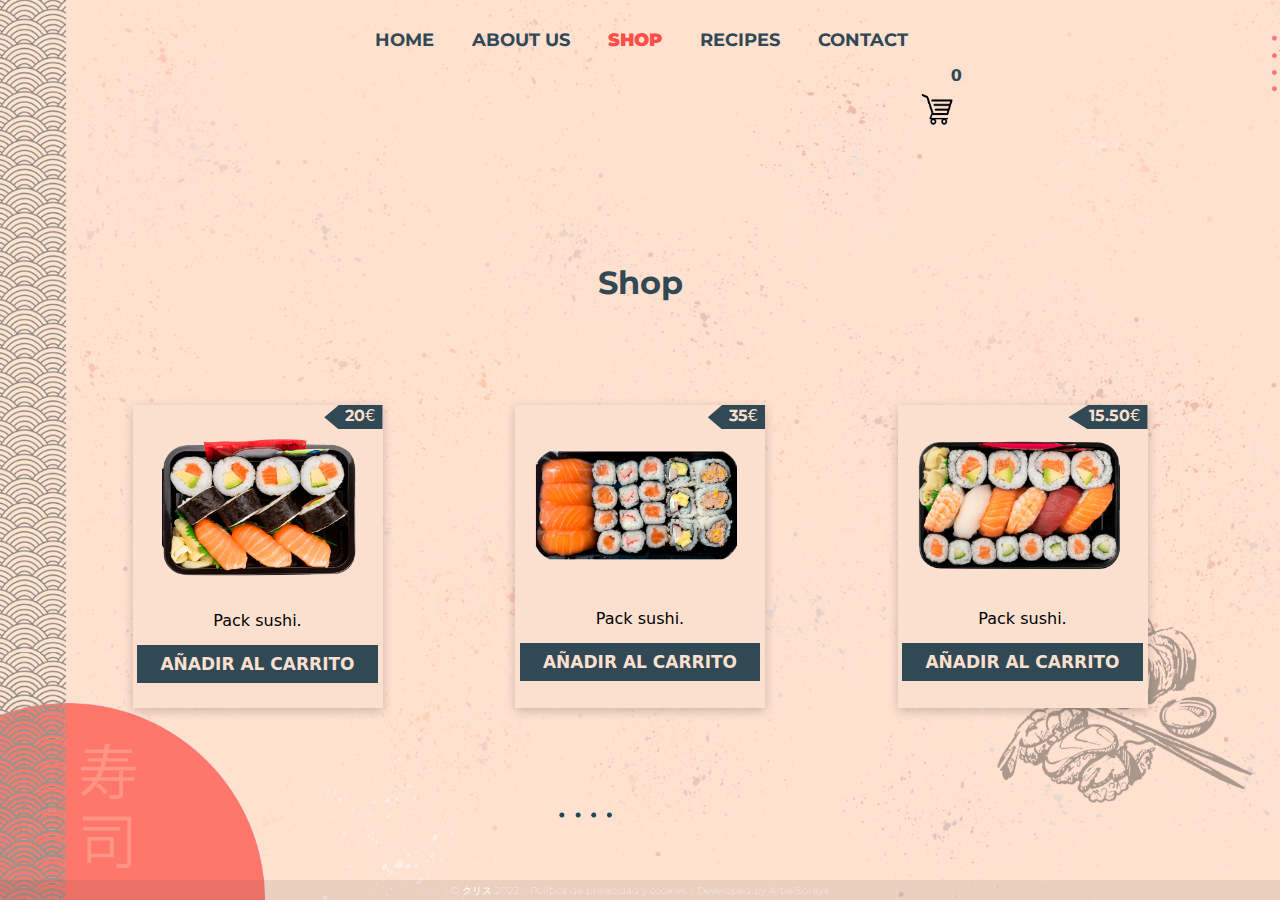
==== enlaces/Pedidos.html @ 7b1b4724 "Add files via upload" ====
<!DOCTYPE html>
<html>
<head>
	<meta charset="utf-8">
	<meta name="viewport" content="width=device-width, initial-scale=1">
	<link rel="icon" href="../estiloCss/imagenes/artso.ico">
	<link rel="stylesheet" type="text/css" href="../normalize.css">
	<link rel="stylesheet" type="text/css" href="../estiloCss/estilo.css">
	<link href="https://fonts.googleapis.com/css2?family=Anton&family=Montserrat:wght@300&display=swap" rel="stylesheet">
	<link href="https://fonts.googleapis.com/css2?family=Beau+Rivage&display=swap" rel="stylesheet">
	<link rel="stylesheet" href="https://unpkg.com/aos@next/dist/aos.css" />
	<title>クリス Shop</title>
</head>
<body class="backgroundNosotros">	
	<header>
    <nav id="site-nav" class="site-nav">
            <ul>
                <li><a href="../index.html"><i class="fa fa-home site-nav--icon"></i>HOME</a></li>
                <li><a href="Nosotros.html"></i>ABOUT US</a></li>
                <li><a href="#"><i class="fa fa-pencil-alt site-nav--icon"></i><strong>SHOP</strong></a></li>
                <li><a href="Recetas.html"><i class="fa fa-dollar-sign site-nav--icon"></i>RECIPES</a></li>
                <li><a href="Contacto.html"><i class="fa fa-envelope site-nav--icon"></i>CONTACT</a></li>
            </ul><div class="container">
            <img class="logo" src=""> 
        </div>
        </nav>

        <div id="menu-toggle" class="menu-toggle" onClick="cambiarClase()">
            <div class="hamburger"></div>
        </div>
	</header>
				<!----------------------------------------->
	<div class="header-section container">
        <div class="carroCompra">
            <img onmouseover="showCart(this)" class="cart" src="../estiloCss/imagenes/carro.png" alt="">
            <p class="count-product">0</p>
        </div>
        <div class="cart-products" id="products-id">
            <p class="close-btn" onclick="closeBtn()">X</p>
            <h3>Mi carrito</h3>
            <div class="card-items">
                 
            </div>
                <h2>Total: <strong class="price-total">0</strong> €</h2>
            </div>
        </div>
        <div class="pedidos">
            <h1>Shop</h1>
        </div>
	<section class="container">
        <div class="products">
            <div class="carts">
                <div>
                    <img src="../estiloCss/imagenes/aguacate3.png" alt="">
                    <p><span>20</span>€</p>
                </div>
                <p class="title">Pack sushi.</p>
                <a href="" data-id="1" class="btn-add-cart">Añadir al carrito</a>
            </div>
            <div class="carts">
                <div>
                    <img src="../estiloCss/imagenes/aguacate1.png" alt="">
                    <p><span>35</span>€</p>
                </div>
                <p class="title">Pack sushi.</p>
                <a href="" class="btn-add-cart" data-id="2">Añadir al carrito</a>
            </div>
            <div class="carts">
                <div>
                    <img src="../estiloCss/imagenes/aguacate2.png" alt="">
                    <p><span>15.50</span>€</p>
                </div>
                <p class="title">Pack sushi.</p>
                <a href="" data-id="3" class="btn-add-cart">Añadir al carrito</a>
            </div>
        </div>
    </section>
    <footer> <!-- Pie de página -->
			<h4>© クリス 2022 - Política de privacidad y cookies - Developed by ArtielSoraya</h4>
	</footer>
    <script>
        function showCart(x){
            document.getElementById("products-id").style.display = "block";
        }
        function closeBtn(){
             document.getElementById("products-id").style.display = "none";
        }
    </script>
    <script src="../js/custom.js" ></script>
    	<script src="../js/app.js"></script>
</body>
</html>
---- estiloCss/estilo.css ----
* {
	font-family: 'Montserrat', sans-serif;
	text-decoration: none !important;
	font-weight: bold;
}

html {
  min-height: 100vh;
  position: relative;
}

body {
	overflow-x: hidden;
	margin-bottom: 40px;
}

strong {
	color: #fc4f4a;
}

/*----------------------------------------- NAV Y ENLACES DEL INDEX DE INICIO ----------------------------*/
header{
	width: 100vw;
    color: #314855;
    margin-top: 30px;
    position: relative;
    z-index: 9999;
}

header::after{
    content: '';
    clear: both;
    display: block;
}

.logo, .logo2 {
    position: absolute;
    width: 265px;
    left: 0px;
    top: 0;
}

.site-nav{
	text-align: center;
	width: 100%;
    top:100%;
    position: absolute;   
    clip-path: circle(0px at top right);
    transition: clip-path ease-in-out 700ms;
}

.site-nav-open{
    clip-path: circle(150% at top right);
}

.site-nav ul{
    margin: 0;
    padding: 0;
    list-style: none;
}

.site-nav a{
	color: #314855;
	min-width: 10px;
	height: 15px;
	margin: 20px 15px 5px;
	text-decoration: none;
	font-family: 'Montserrat', sans-serif;
	text-align: center;
	font-size: 18px;
	font-weight: bold;
}

.site-nav a:hover {
	transition: color 0.3s ease;
	color: #999999;
}

.site-nav--icon{
    display: inline-block;
    font-size: 1.5em;
    margin-right: 1em;
    width: 1.1em;
    text-align: right;
    color: rgba(255, 255, 255, .4);
}

.menu-toggle{
    padding: 1em;
    position: absolute;
    top: .5em;
    right: .5em;
}
.menu-open .hamburger{
    transform: rotate(45deg);
}
.menu-open .hamburger::before{
    opacity: 0;
}
.menu-open .hamburger::after{
    transform: translateY(-3px) rotate(-90deg);
}
.hamburger,
.hamburger::before,
.hamburger::after{
    content: '';
    display: block;
    background: black;
    height: 3px;
    width: 1.75em;
    border-radius: 3px;
    transition: all ease-in-out 0.1s;
}
.hamburger::before{
    transform: translateY(-6px);
}
.hamburger::after{
    transform: translateY(3px);
}

@media (max-width: 700px) {
	.logo {
		position: relative;
		width: 360px;
		top: 80px;
	}
	.logo2 {
		position: relative;
		width: 325px;
	}
	.site-nav {

		right: 0;
		height: 250px;
		width: 100%;
		background: #314855;
		margin-top: 10px;
		  transition: all ease-in-out 0.3s;
	}
	.site-nav ul {
		width: 100%;
		position: absolute;
	}
	.site-nav li {
		width: 100%;
		text-align: center;
		margin-top: 20px;
	}
	.site-nav a {
		width: 100%;
		font-size: 14px;
		color: #dfdfdf;
		font-weight: bold;
	}
	.menu-toggle {
	top: -1.5em;
	}
}



@media (min-width:700px){
  .menu-toggle{
      display: none;
  } 
  .site-nav{
      height: auto;
      position: absolute;
      background: transparent;
      float: right;
      margin-right: 10px;
      clip-path: initial;
  } 
  .site-nav li{
      display: inline-block;
      border: none;
  }

  .site-nav a{
      padding: 0;
      margin-left: 1em;
  }
  .site-nav--icon{
      display: none;
  }
  .site-nav a:hover,
  .site-nav a:focus{
      background: transparent;
  }

}


/*---------------------- INDEX DE INCIO.------------------------*/

.index {
	display: flex;
	flex-direction: column;
 	justify-content: center;
  	align-items: center;
	margin: auto;
	width: 100%;
	height: 100vh;
	text-align: left;
}

.index h1 {
	font-size: 9em;
	padding: 100px;
	color: #314855;
	font-family: 'Noto Serif JP', serif;
	margin-top: 20px;
	font-weight: bold;
	text-shadow: 0 3px 10px rgb(0 0 0 / 20%);
}

.index p {
	margin-top: 50px;
	margin-bottom: 20px;
	width: 500px;
	color: #314855;
	font-weight: bold;
}

.botonPedir {
    font-family: system-ui;
    text-decoration: none;
    background: #314855;
    padding: 9px 23px;
    color: #fbe0d0;
    font-size: 17px;
    text-transform: uppercase;
    font-weight: 700;
}


.botonPedir:hover{
    background: #fbe0d0;
    color: #314855;
    border: solid 2px #314855;
    transition-duration: .3s;
}

.backgroundInicio {
	background-image: url(imagenes/portadadefinitiva.png);
	background-size: cover;
	 background-position:center center; 
	background-attachment: fixed;
}


@media screen and (max-width: 600px) {
	.index {
	width: 250px;
	height: 540px;
}
.botonPedir {
	font-size: 12px;
}
.index h1 {
	width: 90%;
	border: none;
	font-size: 2em;
	padding: 12px;
	margin-top: 20px;
}
.index p {
	font-size: 13px;
	width: 250px;
}
.backgroundInicio {
	background-image: url(imagenes/PortadaJapanResponsive.png);
}
}
@media screen and (max-width: 900px){

}


/* ------- INDEX NOSOTROS ----------------------------------------------*/

.nosotros {
	display: flex;
	flex-direction: column;
 	justify-content: center;
  	align-items: center;
	margin: auto;
	width: 100%;
	height: 100vh;
	text-align: left;
	color: #314855;
}

.datoWeContainer {
	margin-top: 50px;
	flex-wrap: wrap;
	display: flex;
}

.datoWe {
	margin: 10px;
	width: 300px;
	height: 300px;
	background-color: #fbe0d0;
	padding: 19px;
    box-shadow: 0 3px 10px rgb(0 0 0 / 20%);
}

.datoWe h2 {
	color: #314855;
}

.datoWe h3 {
	margin-top: 30px;
}

.datoWe p {
	margin-top: 25px;
	margin-bottom: 20px;
	width: 270px;
	color: #314855;
	font-weight: bold;
}

.imagenEco {
	width: 40px;
	margin-left: auto;
    margin-right: auto;
    display: block;
}

.datoWe:hover {

	transition: 0.2s;
	
}
.backgroundNosotros {
	background-image: url(imagenes/segundaPortada1.png);
		background-size: cover;
	 background-position:center center; 
	background-attachment: fixed;
}

@media screen and (max-width: 900px) {
	.nosotros {
		width: 260px;
		height: 1000px;
	}
	.nosotros p {
		font-size: 12px;
	}
	.datoWeContainer {
		align-items: center;
		margin-top: 30px;
	}
	.datoWe {
		height: 240px;
	}
}

/*-------------------------- INDEX PEDIDOS --------------------*/

.pedidos h1 {
	color: #314855;
	font-size: 2em;
	font-weight: bold;
	text-align: center;
	width: 100%;
	margin-top: 235px;
	position: absolute;
}

.container{
    text-align: center;
    margin: auto;
}
.header-section{
}
.header-section div{
    position: relative;
}
.header-section p{
    position: absolute;
    top: -24px;
    right: -8px;
    background-color: #fbe0d0;
    padding: 1px 6px;
    border-radius: 50%;
    color:#314855;
    font-weight: 700;
    font-family: system-ui;
    line-height: 18px;
}

.carroCompra {
	top: 90px;
	width: 50px;
	height: 30px;
	position: absolute !important;
	right: 320px !important;
}

.cart{
    width: 39px;
    height: 38px;
}
.cart-products{
    position: absolute!important;
    top: 140px;
    right: 10px;
    background-color: #fbe0d0;
    padding: 0 18px;
    box-shadow: 0 3px 10px rgb(0 0 0 / 20%);
    display: none;
    min-width: 290px;
    z-index: 3;
}

.cart:hover{
    margin-bottom: 16px;
    transition-duration: .5s;
}
/*end header*/
.products{
    padding-top: 375px;
    display: flex;
    flex-wrap: wrap;
    justify-content: space-evenly;
}

.carts{
    max-width: 250px;
    box-shadow: 0 3px 10px rgb(0 0 0 / 20%);
    padding-bottom: 34px;
    margin-bottom: 40px;
    background-color: #fbe0d0;
}
.carts img{
    width: 100%;
}
.carts p{
    font-family: system-ui;
    font-weight: 500;
    padding: 0 20px;
    margin-bottom: 24px;
}
.carts div p{
    position: absolute;
    top: 0;
    right: 0px;
    background-color: #314855;
    color: #fbe0d0;
    padding: 2px 7px 4px 21px;
    clip-path: polygon(25% 0%, 100% 0%, 100% 100%, 25% 100%, 0% 50%);
}
.carts div{
    position: relative;
}
.carts a{
 font-family: system-ui;
    text-decoration: none;
    background: #314855;
    padding: 9px 23px;
    color: #fbe0d0;
    font-size: 17px;
    text-transform: uppercase;
    font-weight: 700;
}

.carts a:hover{
    background: #fbe0d0;
    color: #314855;
    border: solid 2px #314855;
    transition-duration: .3s;
}

/*float cart*/
.cart-products .item img{
    width: 115px;
}

.cart-products .item{
    display: flex;
    align-items: center;
    border-bottom: solid 2px #314855;
}
.cart-products .item .item-content{
    margin: 0 19px;
    width: 201px;
}
.cart-products .item .item-content h5{
    margin: 0;
    font-size: 15px;
    font-weight: 400;
    font-family: system-ui;
}
.cart-products .item .item-content h6{
    margin: 0;
    font-size: 13px;
    font-weight: 400;
    font-family: system-ui;
}
.cart-products .item span{
    background-color: #fbe0d0;
    padding: 0px 5px;
    border-radius: 50%;
    color: #ff9585;
    font-family: system-ui;
    cursor: pointer;
}
.cart-products h3{
    margin-bottom: 0;
}
.cart-products .item .item-content h5.cart-price{
    font-weight: 700;
}

/*stye to btn close*/
p.close-btn{
    top: -4px;
    right: 6px;
    cursor: pointer;
    color: #000;}

.backgroundPedidos {
	background-image: url(imagenes/segundaPortada1.png);	
	background-size: cover;
	background-attachment: fixed;
	position: absolute;
	top: 0;
	left: 0;
	width: 100%;
	height: 100%;
	position: static;
}

@media screen and (max-width: 500px) {
	.pedidos h1 {
		margin-top: 30px;
	}
	.products {
		padding-top: 140px;
	}
	.carts{
		height: 200px;
		margin: 5px;
	}
	.carts a {
		font-size: 14px;
	}
}

/* ---------------------------- RECETAS --------*/

.recetarium {
	padding: 20px 20px 20px 20px;
	display: flex;
	flex-direction: column;
 	justify-content: center;
  	align-items: center;
	margin: auto;
	width: 100%;
	height: 100vh;
	text-align: left;
	color: #314855;
}

.recipesContainer {
	margin-top: 50px;
	flex-wrap: wrap;
	width: 100vh;
	display: inline-flex;
	justify-content: center;
}

.recipes {
	cursor: pointer;
	margin: 10px;
	width: 300px;
	height: 300px;
	background-color: #fbe0d0;
    box-shadow: 0 3px 10px rgb(0 0 0 / 20%);
}

.recipes img {
	object-fit: contain;
	width: 296px;
	position: absolute;
}

.recipes img:hover {
	transition: 0.3s;
	opacity: 0;
}

.recipes p {
	padding-top: 50px;
	margin: auto;
	text-align: center;
	width: 270px;
	color: #314855;
	font-weight: bold;
}

.backgroundRecetas {
background-image: url(imagenes/segundaPortada1.png);	
	background-size: cover;
	background-attachment: fixed;
	position: absolute;
	top: 0;
	left: 0;
	width: 100%;
	height: 100%;
	position: static;
}


@media screen and (max-width: 900px) {
	.carts img {
		width: 150px;
	}
	.recipesContainer{
		width: 45vw;
	}
	.recetarium{
		width: 100%;
		height: 100%;
	}
	.recipes {
		width: 320px;
		height: 140px;
	}
	.recipes img {
		width: 136px;
	}
	.recipes p{
		padding-top: 14px;
		font-size: 12px;
		padding-left: 140px;
	}
}
/*------------------CONTACTO -------------------*/

.backgroundContacto {
	background-image: url(imagenes/portadadefinitivacontacto.png);	
	background-size: cover;
	background-attachment: fixed;
	position: absolute;
	top: 0;
	left: 0;
	width: 100%;
	height: 100%;
	position: static;
}

.hello {
	margin-top: 100px;
	z-index: 9;
	position: absolute;
	width: 100%;
	color: #314855;
	justify-content: center;
	text-align: center;
}

.form {
	padding-left: 20%;
	padding-right: 20%;
	width: 100%;
	margin-top: 100px;
	margin-bottom: 50px;
}

.contact {
	text-align: center;
	width: 900px;
	height: 500px;
  	padding: 1.8rem;
  	overflow: hidden;
 	color: #314855;
  	margin: auto;
 	background-color: #fbe0d0;
 	box-shadow: 0 3px 10px rgb(0 0 0 / 20%);
}

.contact label, .contact input, .contact textarea {
  display: block;
  width: 700px;  
  margin: auto;
}

.contact label {
  font-weight: 700;
}

.contact input:not([type='submit']), .contact textarea {
  border: none;
  background-color: #fbe0d0;
  border-bottom: 2px solid #fbe0d0;
  margin-bottom: 20px;
  margin-top: 10px;
  font-size: 20px;
  outline: none;
  color: gray;
 box-shadow: 0 3px 10px rgb(0 0 0 / 20%);
}

.contact textarea {
  min-height: 100px;
}

input[type='submit'] {
  padding: 10px;
  background: #314855;
  border: none;
  color: #fbe0d0;
  font-size: 20px;
  /* pointer-events: none; */
  cursor: pointer;

}

/*---------------------------*/

.redes {
	display: inline-flex;
	width: 400px;
	height: 100px;
	justify-content: space-between;
}

.redes a {
	transition: 0.2s;
		margin: auto;
}

.redes a:hover {

	transform: rotate(45deg);
}

.redes img {
	width: 50px;
	height: 50px;
}

@media screen and (max-width:  1250px){
	.form {
		padding:0;
	}
	.contact label, .contact input, .contact textarea {
		width: 500px;
	}
	.contact {
		width: 660px;
	}
}

@media screen and (max-width: 500px) {
	.form{
		padding-left: 5%;
		padding-right: 5%;
		margin-top: 40px;
		margin-bottom: 25px;
	}
	.hello {
		margin-top: 2px;
	}
	.contact {
		width: 300px;
		height: 450px;
	}
	.contact label, .contact input, .contact textarea {
    display: block;
    width: 188px;
    margin: auto;
    font-size: 12px;
	}
	.redes {
		width: 300px;
		height: 100px;
		padding-bottom: 70px;
	}
	p {
		text-align: center;
		font-size: 12px !important;
	}
	h1, h3 {
		text-align: center;
	}
}


/* ------ PIE DE PÁGINA -----*/

footer {
	color: white;
  position:fixed;
  left:0px;
  bottom:0px;
  height:20px;
  width:100%;
  display: inline-flex;
	justify-content: center;
	background-color: rgb(60, 60, 60, 0.1);
}

footer h4 {
	font-weight: 100 !important;
	font-size: 10px;
	margin:  5px;
}

@media screen and (max-width: 600px) {
	footer h4 {
	text-align: center;
	font-weight: 100 !important;
	font-size: 7px;
	margin:  10px;
	}
	footer {
		height: 24px;
	}
}
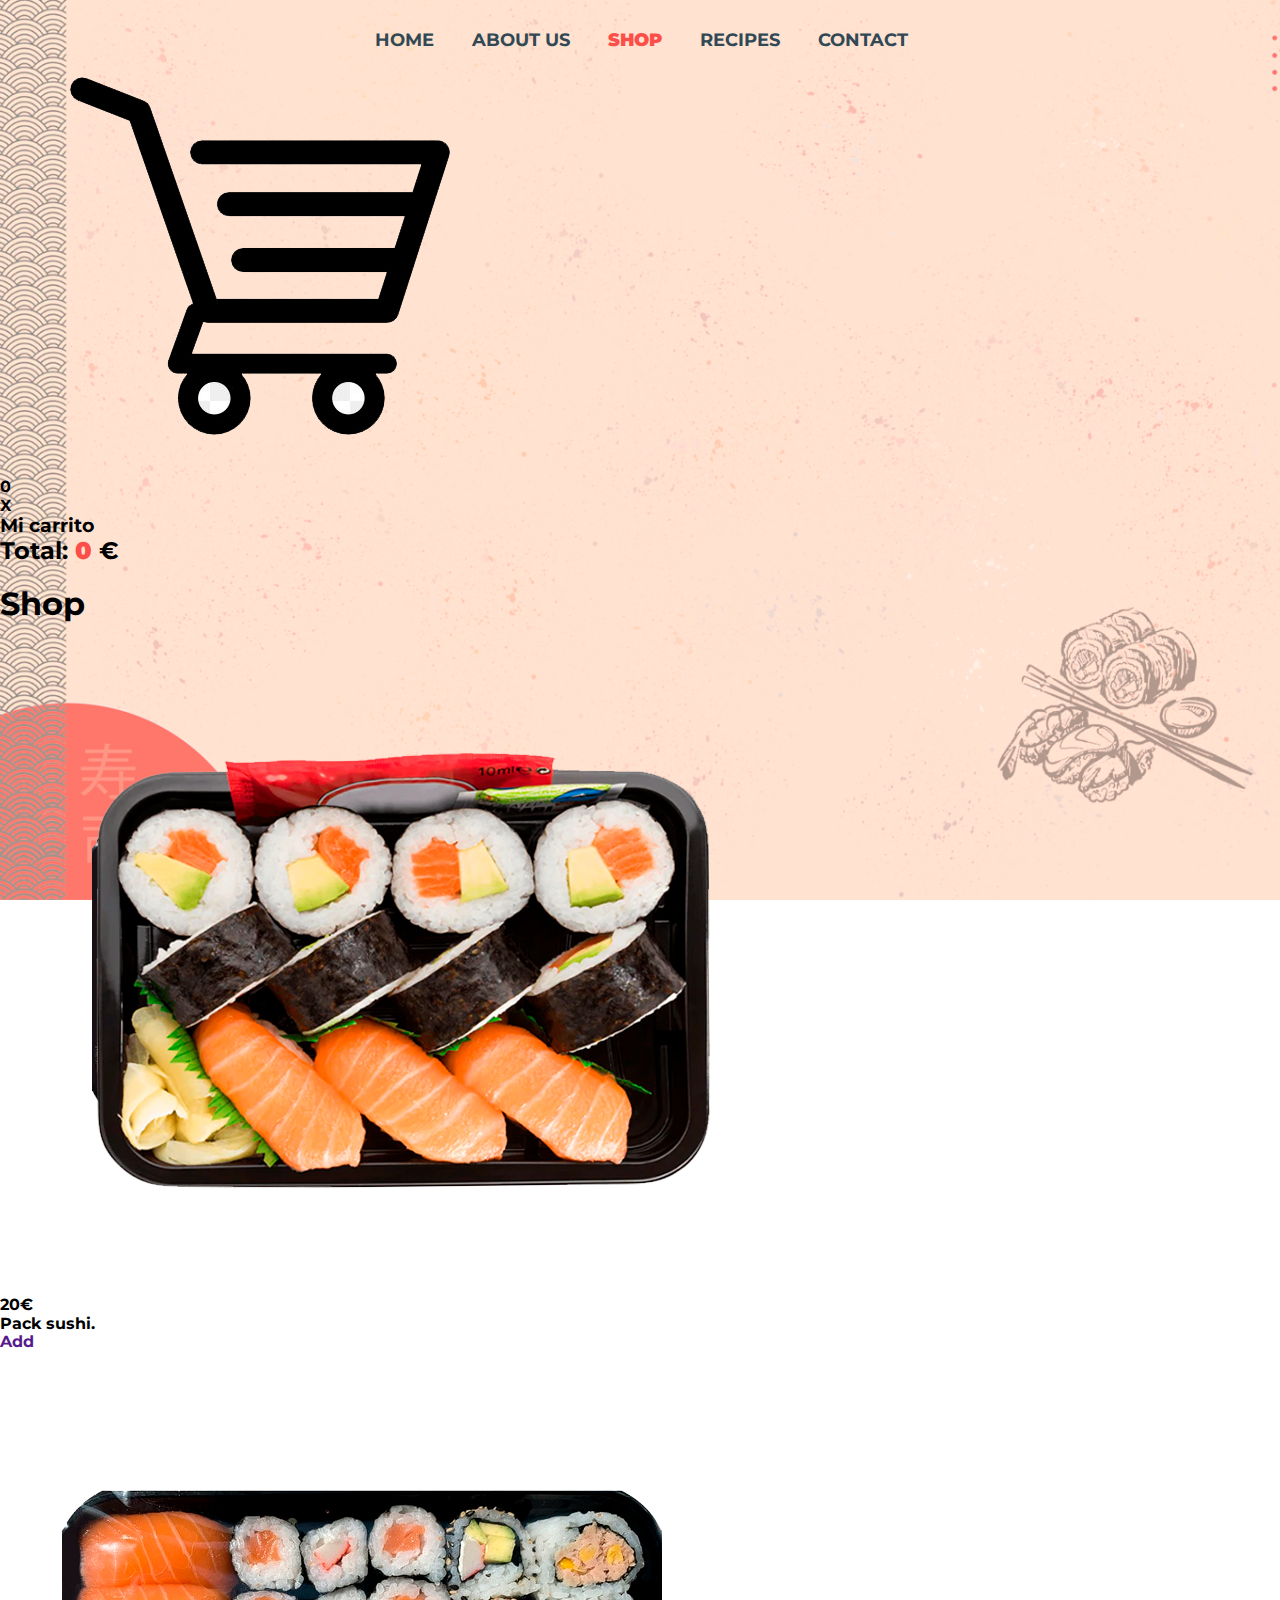
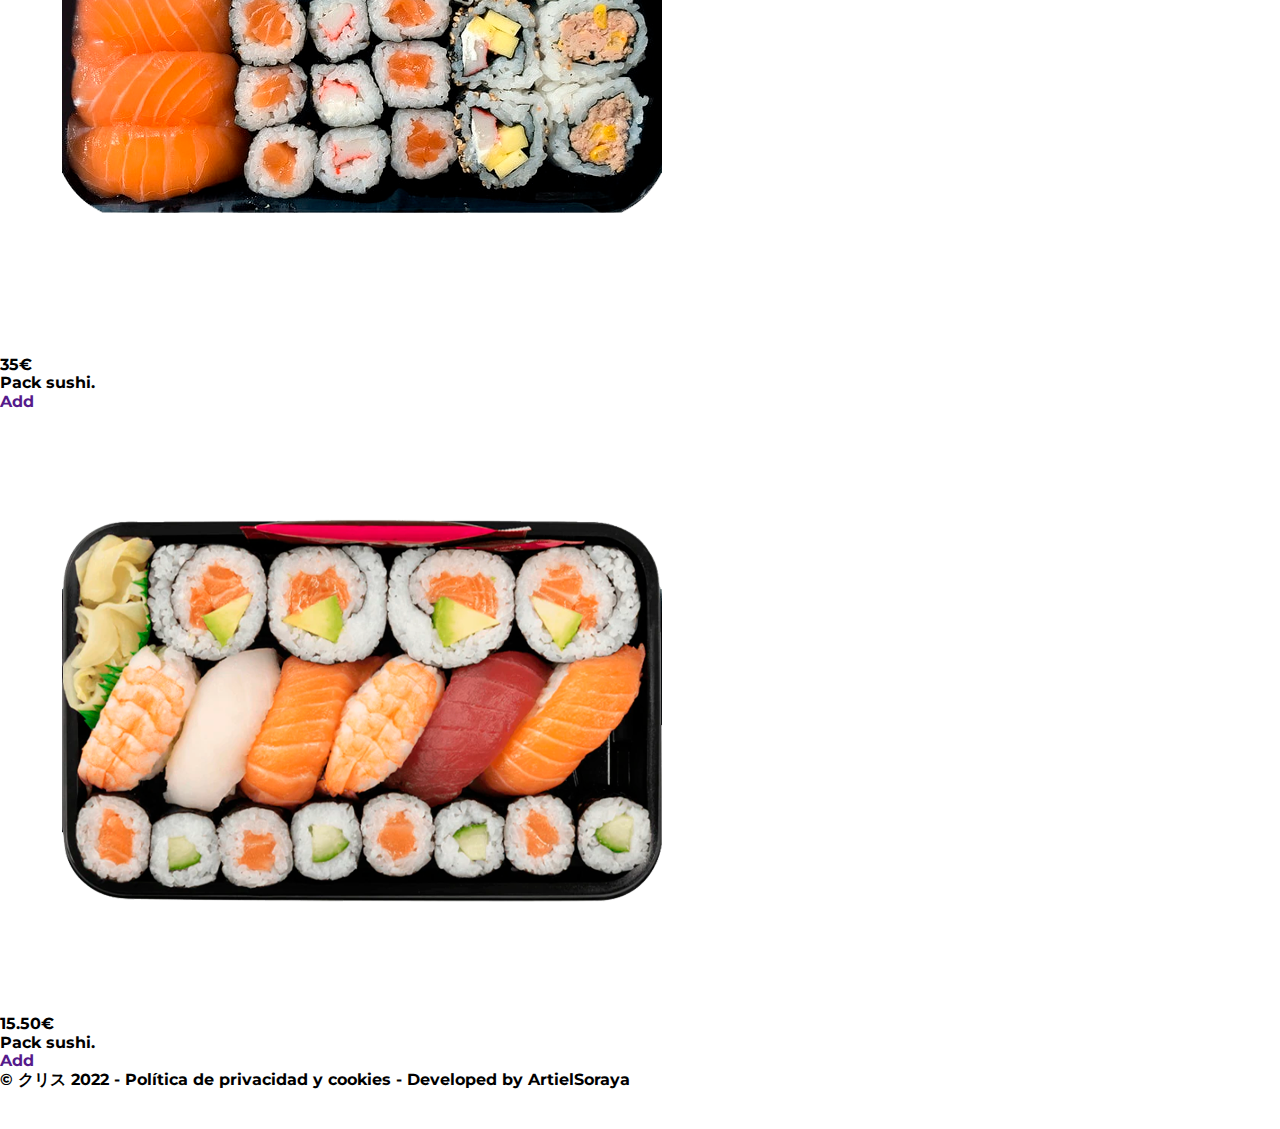
==== commit b1dd237a: "Update Pedidos.html" ====
--- a/enlaces/Pedidos.html
+++ b/enlaces/Pedidos.html
@@ -55,7 +55,7 @@
                     <p><span>20</span>€</p>
                 </div>
                 <p class="title">Pack sushi.</p>
-                <a href="" data-id="1" class="btn-add-cart">Añadir al carrito</a>
+                <a href="" data-id="1" class="btn-add-cart">Add</a>
             </div>
             <div class="carts">
                 <div>
@@ -63,7 +63,7 @@
                     <p><span>35</span>€</p>
                 </div>
                 <p class="title">Pack sushi.</p>
-                <a href="" class="btn-add-cart" data-id="2">Añadir al carrito</a>
+                <a href="" class="btn-add-cart" data-id="2">Add</a>
             </div>
             <div class="carts">
                 <div>
@@ -71,7 +71,7 @@
                     <p><span>15.50</span>€</p>
                 </div>
                 <p class="title">Pack sushi.</p>
-                <a href="" data-id="3" class="btn-add-cart">Añadir al carrito</a>
+                <a href="" data-id="3" class="btn-add-cart">Add</a>
             </div>
         </div>
     </section>
@@ -89,4 +89,4 @@
     <script src="../js/custom.js" ></script>
     	<script src="../js/app.js"></script>
 </body>
-</html>+</html>
--- a/estiloCss/estilo.css
+++ b/estiloCss/estilo.css
@@ -251,8 +251,7 @@
 
 @media screen and (max-width: 600px) {
 	.index {
-	width: 250px;
-	height: 540px;
+	height: 70vh;
 }
 .botonPedir {
 	font-size: 12px;
@@ -336,12 +335,15 @@
 }
 .backgroundNosotros {
 	background-image: url(imagenes/segundaPortada1.png);
-		background-size: cover;
+	background-size: cover;
 	 background-position:center center; 
 	background-attachment: fixed;
 }
 
 @media screen and (max-width: 900px) {
+	.backgroundNosotros {
+		
+	background-image: url(imagenes/portadadefinitiva.png);
 	.nosotros {
 		width: 260px;
 		height: 1000px;
@@ -548,6 +550,9 @@
 	.carts a {
 		font-size: 14px;
 	}
+	.backgroundPedidos {
+		
+	background-image: url(imagenes/portadadefinitiva.png);
 }
 
 /* ---------------------------- RECETAS --------*/
@@ -616,6 +621,9 @@
 
 
 @media screen and (max-width: 900px) {
+	.backgroundRecetas {
+		
+	background-image: url(imagenes/portadadefinitiva.png);
 	.carts img {
 		width: 150px;
 	}
@@ -687,6 +695,7 @@
   display: block;
   width: 700px;  
   margin: auto;
+	padding:10px;
 }
 
 .contact label {
@@ -699,7 +708,7 @@
   border-bottom: 2px solid #fbe0d0;
   margin-bottom: 20px;
   margin-top: 10px;
-  font-size: 20px;
+  font-size: 14px;
   outline: none;
   color: gray;
  box-shadow: 0 3px 10px rgb(0 0 0 / 20%);
@@ -757,6 +766,9 @@
 }
 
 @media screen and (max-width: 500px) {
+	.backgroundContacto {
+		
+	background-image: url(imagenes/portadadefinitiva.png);
 	.form{
 		padding-left: 5%;
 		padding-right: 5%;
@@ -768,7 +780,7 @@
 	}
 	.contact {
 		width: 300px;
-		height: 450px;
+		height: 550px;
 	}
 	.contact label, .contact input, .contact textarea {
     display: block;
@@ -821,4 +833,4 @@
 	footer {
 		height: 24px;
 	}
-}+}
